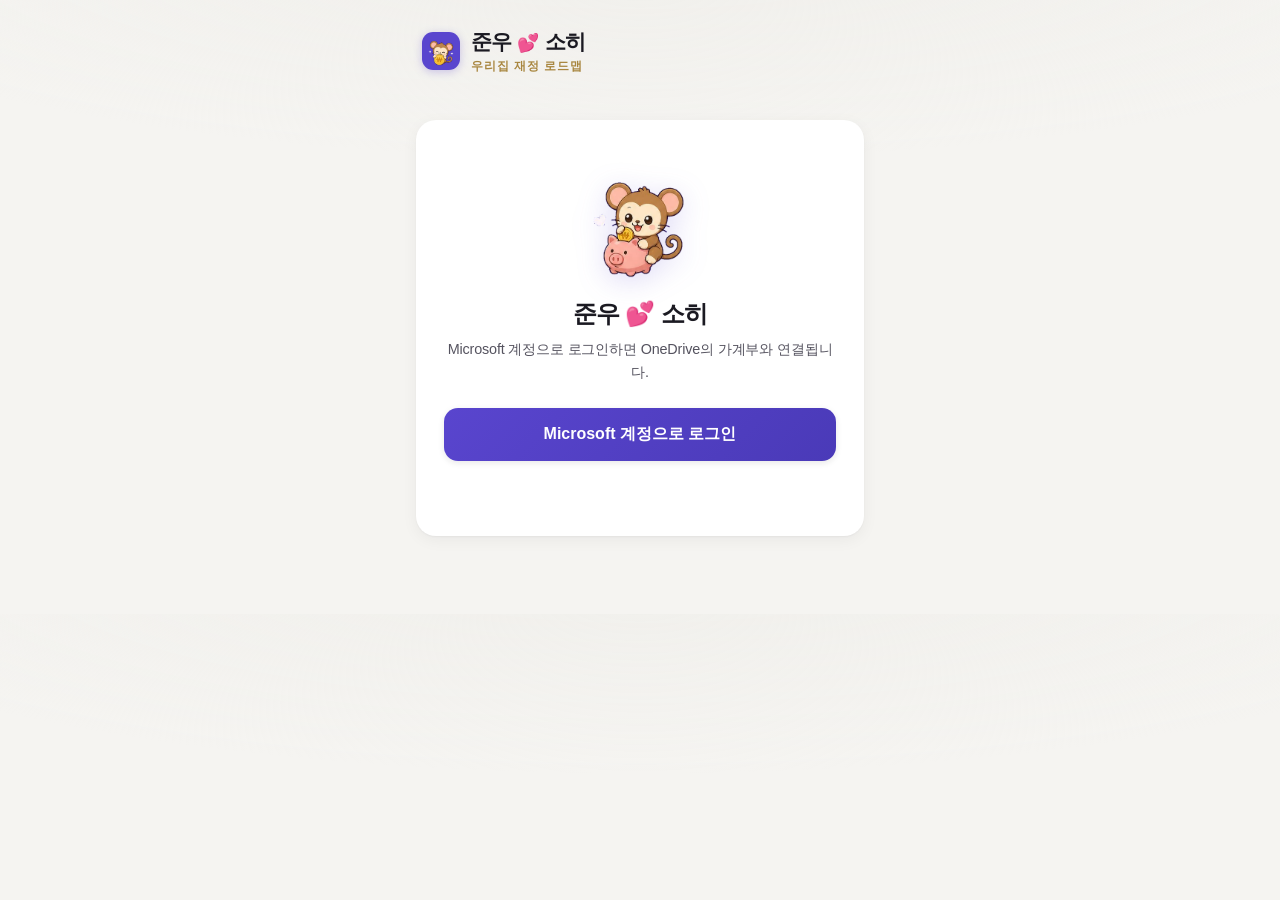
==== index.html @ 126be3f1 "Add files via upload" ====
<!doctype html>
<html lang="ko">
<head>
<meta charset="utf-8">
<meta name="viewport" content="width=device-width, initial-scale=1, viewport-fit=cover">
<meta name="theme-color" content="#5945ce">
<title>가계부 지출 입력</title>
<link rel="manifest" href="manifest.json">
<link rel="icon" href="icons/icon-192.png">
<link rel="apple-touch-icon" href="icons/icon-192.png">
<link rel="stylesheet" crossorigin href="https://cdn.jsdelivr.net/gh/orioncactus/pretendard@v1.3.9/dist/web/static/pretendard.css">
<link rel="stylesheet" href="styles.css">
</head>
<body>
<div class="app">
  <header class="topbar">
    <div class="brand">
      <img class="brand-mark" src="icons/logo.png" alt="" width="38" height="38">
      <div class="brand-text">
        <h1>준우 <span class="heart">💕</span> 소히</h1>
        <p class="brand-sub">우리집 재정 로드맵</p>
      </div>
    </div>
    <div class="top-actions">
      <button type="button" id="installBtn" class="install-btn" hidden>앱 설치</button>
      <div id="authArea"></div>
    </div>
  </header>

  <main id="mainArea" hidden>
    <nav class="tabs" id="tabs">
      <button type="button" class="tab-btn is-active" data-tab="entry">
        <svg class="tab-ico" viewBox="0 0 24 24" fill="none" aria-hidden="true">
          <path d="M4 20.5 4.8 16.8 15.6 6a2.1 2.1 0 0 1 3 3L7.8 19.8 4 20.5Z"
                stroke="currentColor" stroke-width="1.9" stroke-linejoin="round"/>
          <path d="M14.2 7.4 17.2 10.4" stroke="currentColor" stroke-width="1.9" stroke-linecap="round"/>
        </svg>
        <span>작성하기</span>
      </button>
      <button type="button" class="tab-btn" data-tab="calendar">
        <svg class="tab-ico" viewBox="0 0 24 24" fill="none" aria-hidden="true">
          <rect x="3.2" y="5" width="17.6" height="15.8" rx="2.6"
                stroke="currentColor" stroke-width="1.9"/>
          <path d="M3.2 9.8h17.6" stroke="currentColor" stroke-width="1.9"/>
          <path d="M8 3.2v3.4M16 3.2v3.4" stroke="currentColor" stroke-width="1.9" stroke-linecap="round"/>
          <circle cx="8.2" cy="13.6" r="1.25" fill="currentColor"/>
          <circle cx="12" cy="13.6" r="1.25" fill="currentColor"/>
        </svg>
        <span>달력</span>
      </button>
      <button type="button" class="tab-btn" data-tab="summary">
        <svg class="tab-ico" viewBox="0 0 24 24" fill="none" aria-hidden="true">
          <path d="M4 20h16" stroke="currentColor" stroke-width="1.9" stroke-linecap="round"/>
          <rect x="5.6" y="11.5" width="3.6" height="6.4" rx="1.1" fill="currentColor"/>
          <rect x="10.6" y="7.6" width="3.6" height="10.3" rx="1.1" fill="currentColor" opacity="0.55"/>
          <rect x="15.6" y="4" width="3.6" height="13.9" rx="1.1" fill="currentColor"/>
        </svg>
        <span>분석</span>
      </button>
    </nav>

    <div id="tab-entry" class="tab-panel">
      <div class="mode-toggle" id="modeToggle">
        <button type="button" class="mode-btn is-active" data-mode="expense">지출</button>
        <button type="button" class="mode-btn" data-mode="income">소득 · 저축</button>
      </div>

      <form id="entryForm" class="card">
        <p id="editBanner" class="edit-banner" hidden></p>

        <div class="field">
          <label for="date">날짜</label>
          <input type="date" id="date" required>
        </div>

        <div class="field">
          <label for="major">대분류</label>
          <select id="major" required></select>
        </div>

        <div class="field" id="minorField">
          <label for="minor">소분류</label>
          <select id="minor" required></select>
        </div>

        <div class="field">
          <label for="detail">세부항목</label>
          <select id="detail" required></select>
        </div>

        <div class="field">
          <label for="memo">상세 (메모)</label>
          <input type="text" id="memo" placeholder="예: 이마트 장보기">
        </div>

        <div class="field">
          <label for="amount" id="amountLabel">이용금액 (원)</label>
          <input type="text" id="amount" inputmode="numeric" autocomplete="off" required placeholder="예: 15,000">
        </div>

        <button type="submit" id="submitBtn">입력</button>
        <button type="button" id="cancelEditBtn" class="secondary-btn" hidden>수정 취소</button>
        <p id="statusMsg" class="status" role="status"></p>
      </form>

      <section class="card recent">
        <div class="recent-header">
          <h2 id="recentTitle">지출 내역</h2>
          <button type="button" id="refreshBtn" class="linklike">새로고침</button>
        </div>
        <div class="recent-filter">
          <select id="recentMonth" aria-label="월 선택">
            <option value="">전체 기간</option>
          </select>
          <div class="search-box">
            <input type="search" id="recentSearch" autocomplete="off"
                   placeholder="분류 · 항목 · 메모 검색" aria-label="내역 검색">
            <button type="button" id="searchClear" class="search-clear" hidden aria-label="검색어 지우기">&times;</button>
          </div>
        </div>
        <ul id="recentList" class="recent-list"></ul>
        <button type="button" id="moreBtn" class="secondary-btn more-btn" hidden>더 보기</button>
        <p id="listMeta" class="list-meta" role="status"></p>
      </section>
    </div>

    <div id="tab-calendar" class="tab-panel" hidden>
      <section class="card calendar">
        <div class="cal-head">
          <button type="button" id="calPrev" class="cal-nav" aria-label="이전 달">&#8249;</button>
          <h2 id="calTitle">&nbsp;</h2>
          <button type="button" id="calNext" class="cal-nav" aria-label="다음 달">&#8250;</button>
        </div>

        <div class="cal-mode" id="calMode">
          <button type="button" class="cal-mode-btn is-active" data-calmode="expense">지출</button>
          <button type="button" class="cal-mode-btn" data-calmode="income">소득 · 저축</button>
        </div>

        <div class="cal-total" id="calTotal"></div>

        <div class="cal-dow">
          <span class="sun">일</span><span>월</span><span>화</span><span>수</span>
          <span>목</span><span>금</span><span class="sat">토</span>
        </div>
        <div class="cal-grid" id="calGrid"></div>

        <div id="calDetail" class="cal-detail" hidden></div>
      </section>
    </div>

    <div id="tab-summary" class="tab-panel" hidden>
      <section class="card summary">
        <div class="summary-controls">
          <select id="summaryMode">
            <option value="month">월별</option>
            <option value="year">연도 합계</option>
          </select>
          <select id="summaryYear"></select>
          <select id="summaryMonth"></select>
          <button type="button" id="summaryRefreshBtn" class="linklike">새로고침</button>
        </div>

        <div id="summaryNet" class="summary-net"></div>
        <div id="summaryBody" class="summary-body">
          <p class="muted">불러오는 중...</p>
        </div>
      </section>
    </div>
  </main>

  <section id="loginArea" class="card login-card">
    <img class="login-mark" src="icons/char-login.png" alt="" width="120" height="120">
    <h2 class="login-title">준우 <span class="heart">💕</span> 소히</h2>
    <p class="login-desc">Microsoft 계정으로 로그인하면 OneDrive의 가계부와 연결됩니다.</p>
    <button type="button" id="loginBtn">Microsoft 계정으로 로그인</button>
    <p id="loginError" class="status error"></p>
  </section>
</div>

<div id="toast" class="toast" hidden aria-live="polite">
  <img id="toastImg" class="toast-img" src="" alt="">
  <span id="toastText" class="toast-text"></span>
</div>

<script src="https://cdn.jsdelivr.net/npm/@azure/msal-browser@2.38.4/lib/msal-browser.min.js"></script><script src="config.js"></script>
<script src="app.js"></script>
</body>
</html>
---- styles.css ----
/* ═══════════════════════════════════════════════════════════
   Moneymap — Private Wealth Journal
   딥 바이올렛 + 브라스 골드 · 종이 질감 · 금액이 주인공
   ═══════════════════════════════════════════════════════════ */
:root {
  --bg: #f5f4f1;
  --bg-grain: #f0efeb;
  --card: #ffffff;
  --sunken: #f7f6f3;
  --ink: #1b1a22;
  --ink-2: #55535f;
  --ink-3: #918e9c;
  --line: #e9e7e1;
  --line-2: #dddad2;

  --violet: #4a3ab8;
  --violet-2: #5945ce;
  --violet-soft: #eeebfb;
  --violet-ink: #33288a;

  --brass: #a8863f;
  --brass-2: #c4a256;
  --brass-soft: #f4eeda;

  --good: #2e7d5b;
  --good-soft: #e5f2ea;
  --bad: #c4453d;
  --bad-soft: #fbeae8;
  --warn: #b7791f;
  --warn-soft: #f7edd8;

  --track: #ece9e2;
  --on-accent: #ffffff;

  --r-lg: 20px;
  --r: 14px;
  --r-sm: 10px;
  --shadow-card: 0 1px 2px rgba(27,26,34,0.04), 0 4px 16px rgba(27,26,34,0.05);
  --shadow-hero: 0 4px 24px rgba(89,69,206,0.30);
  --shadow-pop: 0 2px 6px rgba(27,26,34,0.10);
}

@media (prefers-color-scheme: dark) {
  :root {
    --bg: #121016;
    --bg-grain: #16131c;
    --card: #1d1a24;
    --sunken: #17151d;
    --ink: #ece9f2;
    --ink-2: #b4afc0;
    --ink-3: #817c8e;
    --line: #2b2833;
    --line-2: #363242;

    --violet: #8478d9;
    --violet-2: #9b8fe8;
    --violet-soft: #251f3a;
    --violet-ink: #cfc7f0;

    --brass: #c9a862;
    --brass-2: #ddbd76;
    --brass-soft: #2e2717;

    --good: #4caf80;
    --good-soft: #16281f;
    --bad: #e06a63;
    --bad-soft: #2c1917;
    --warn: #d6a44a;
    --warn-soft: #2a2213;

    --track: #2b2833;
    --shadow-card: 0 1px 2px rgba(0,0,0,0.3), 0 4px 16px rgba(0,0,0,0.28);
    --shadow-hero: 0 4px 28px rgba(0,0,0,0.5);
    --shadow-pop: 0 2px 8px rgba(0,0,0,0.4);
  }
}

* { box-sizing: border-box; }

body {
  margin: 0;
  font-family: "Pretendard", -apple-system, BlinkMacSystemFont, "Segoe UI", Roboto, "Malgun Gothic", sans-serif;
  background:
    radial-gradient(120% 60% at 50% -10%, var(--bg-grain), transparent 60%),
    var(--bg);
  color: var(--ink);
  -webkit-font-smoothing: antialiased;
  font-feature-settings: "tnum", "case";
  letter-spacing: -0.01em;
}

.app {
  max-width: 480px;
  margin: 0 auto;
  padding: 8px 16px 64px;
}

/* ── 상단 브랜드 ───────────────────────────────────────── */
.topbar {
  display: flex;
  justify-content: space-between;
  align-items: flex-start;
  padding: 20px 6px 22px;
}

.brand {
  display: flex;
  align-items: center;
  gap: 11px;
}

.brand-mark {
  width: 38px;
  height: 38px;
  border-radius: 11px;
  flex: 0 0 auto;
  box-shadow: 0 2px 8px rgba(89,69,206,0.28);
}

.brand-text { min-width: 0; }

.brand h1 {
  font-size: 1.32rem;
  white-space: nowrap;
  font-weight: 800;
  letter-spacing: -0.04em;
  margin: 0;
  color: var(--ink);
}

.brand-sub {
  margin: 3px 0 0;
  font-size: 0.72rem;
  font-weight: 600;
  letter-spacing: 0.08em;
  color: var(--brass);
  text-transform: uppercase;
}

#authArea { display: flex; align-items: center; gap: 10px; }
.who { font-size: 0.72rem; color: var(--ink-3); font-weight: 500; }

/* ── 카드 공통 ─────────────────────────────────────────── */
.card {
  background: var(--card);
  border-radius: var(--r-lg);
  padding: 22px;
  margin-bottom: 14px;
  box-shadow: var(--shadow-card);
}

/* ── 상단 탭 ───────────────────────────────────────────── */
.tabs {
  position: relative;
  display: flex;
  margin-bottom: 16px;
  padding: 5px;
  background: var(--card);
  border-radius: var(--r);
  box-shadow: var(--shadow-card);
}

.tab-btn {
  flex: 1;
  position: relative;
  z-index: 1;
  display: flex;
  flex-direction: column;
  align-items: center;
  gap: 4px;
  padding: 10px 4px 9px;
  font-family: inherit;
  font-size: 0.76rem;
  font-weight: 700;
  letter-spacing: -0.02em;
  border: none;
  border-radius: 11px;
  background: transparent;
  color: var(--ink-3);
  cursor: pointer;
  transition: color 0.22s ease, background 0.22s ease, transform 0.14s ease;
}

.tab-ico {
  width: 21px;
  height: 21px;
  flex: 0 0 auto;
  transition: transform 0.22s cubic-bezier(0.34, 1.4, 0.64, 1);
}

.tab-btn.is-active .tab-ico { transform: translateY(-1px) scale(1.06); }
.tab-btn:active { transform: scale(0.97); }

.tab-btn.is-active {
  color: var(--on-accent);
  background: linear-gradient(135deg, var(--violet-2), var(--violet));
  box-shadow: var(--shadow-pop);
}

/* ── 지출/소득 세그먼트 ────────────────────────────────── */
.mode-toggle {
  display: flex;
  gap: 4px;
  margin-bottom: 16px;
  padding: 4px;
  background: var(--sunken);
  border: 1px solid var(--line);
  border-radius: var(--r);
}

.mode-btn {
  flex: 1;
  padding: 10px;
  font-family: inherit;
  font-size: 0.88rem;
  font-weight: 700;
  letter-spacing: -0.02em;
  border: none;
  border-radius: var(--r-sm);
  background: transparent;
  color: var(--ink-3);
  cursor: pointer;
  transition: all 0.2s ease;
}

.mode-btn.is-active {
  background: var(--card);
  color: var(--violet);
  box-shadow: var(--shadow-pop);
}

/* ── 폼 ────────────────────────────────────────────────── */
.field { margin-bottom: 16px; display: flex; flex-direction: column; gap: 8px; }

label {
  font-size: 0.76rem;
  font-weight: 700;
  color: var(--ink-2);
  letter-spacing: 0.01em;
}

input, select {
  font-family: inherit;
  font-size: 1rem;
  font-weight: 500;
  padding: 14px 15px;
  border-radius: var(--r);
  border: 1.5px solid var(--line);
  background: var(--sunken);
  color: var(--ink);
  width: 100%;
  transition: border-color 0.15s ease, box-shadow 0.15s ease, background 0.15s ease;
  -webkit-appearance: none;
  appearance: none;
}

select {
  background-image: url("data:image/svg+xml,%3Csvg xmlns='http://www.w3.org/2000/svg' width='12' height='8' viewBox='0 0 12 8'%3E%3Cpath d='M1 1.5L6 6.5L11 1.5' stroke='%23918e9c' stroke-width='1.8' fill='none' stroke-linecap='round' stroke-linejoin='round'/%3E%3C/svg%3E");
  background-repeat: no-repeat;
  background-position: right 15px center;
  padding-right: 40px;
}

input:focus, select:focus {
  outline: none;
  border-color: var(--violet);
  background: var(--card);
  box-shadow: 0 0 0 4px var(--violet-soft);
}

input::placeholder { color: var(--ink-3); font-weight: 400; }

/* 금액 입력은 크게 — 이 폼의 주인공 */
#amount {
  font-size: 1.35rem;
  font-weight: 800;
  letter-spacing: -0.03em;
}

/* 입력값은 크게, 안내 문구는 다른 칸과 같은 크기로 */
#amount::placeholder {
  font-size: 1rem;
  font-weight: 400;
  letter-spacing: -0.01em;
}

/* ── 브랜드 하트 ───────────────────────────────────────── */
.brand h1 .heart {
  font-size: 0.85em;
  margin: 0 1px;
  vertical-align: 0.02em;
}

/* ── 내역 월 필터 ──────────────────────────────────────── */
.recent-filter {
  display: flex;
  gap: 8px;
  margin: 12px 0 2px;
}

.recent-filter select {
  flex: 0 0 auto;
  width: auto;
  min-width: 116px;
  font-size: 0.86rem;
  font-weight: 600;
  padding: 11px 32px 11px 13px;
  border-radius: var(--r-sm);
}

/* 검색창 */
.search-box {
  position: relative;
  flex: 1 1 auto;
  min-width: 0;
}

.search-box input {
  width: 100%;
  font-size: 0.86rem;
  font-weight: 500;
  padding: 11px 34px 11px 13px;
  border-radius: var(--r-sm);
  -webkit-appearance: none;
  appearance: none;
}

/* 브라우저 기본 X 버튼 숨김 (직접 만든 버튼을 씁니다) */
.search-box input::-webkit-search-cancel-button,
.search-box input::-webkit-search-decoration { -webkit-appearance: none; }

.search-clear {
  position: absolute;
  top: 50%;
  right: 6px;
  transform: translateY(-50%);
  width: 24px;
  height: 24px;
  display: flex;
  align-items: center;
  justify-content: center;
  font-family: inherit;
  font-size: 1.1rem;
  line-height: 1;
  border: none;
  border-radius: 50%;
  background: var(--track);
  color: var(--ink-2);
  cursor: pointer;
  padding: 0;
}

.search-clear:hover { background: var(--line-2); color: var(--ink); }

button[type="submit"] {
  width: 100%;
  padding: 16px;
  font-family: inherit;
  font-size: 1.02rem;
  font-weight: 700;
  letter-spacing: -0.02em;
  border: none;
  border-radius: var(--r);
  background: linear-gradient(135deg, var(--violet-2), var(--violet));
  color: var(--on-accent);
  cursor: pointer;
  margin-top: 4px;
  box-shadow: var(--shadow-pop);
  transition: transform 0.12s ease, box-shadow 0.2s ease, opacity 0.2s ease;
}

button[type="submit"]:active { transform: scale(0.985); }
button[type="submit"]:disabled { opacity: 0.5; cursor: default; }

.secondary-btn {
  width: 100%;
  margin-top: 8px;
  padding: 14px;
  font-family: inherit;
  font-size: 0.95rem;
  font-weight: 600;
  border: 1.5px solid var(--line);
  border-radius: var(--r);
  background: transparent;
  color: var(--ink-2);
  cursor: pointer;
  transition: border-color 0.15s ease, color 0.15s ease;
}

.secondary-btn:hover { border-color: var(--violet); color: var(--violet); }

.linklike {
  background: none;
  border: none;
  font-family: inherit;
  color: var(--ink-3);
  font-size: 0.82rem;
  font-weight: 600;
  cursor: pointer;
  padding: 4px 6px;
  border-radius: 6px;
  transition: color 0.15s ease;
}

.linklike:hover { color: var(--violet); }
.linklike.danger:hover { color: var(--bad); }

.status { min-height: 1.2em; margin: 14px 0 0; font-size: 0.86rem; font-weight: 600; text-align: center; }
.status.success { color: var(--good); }
.status.error { color: var(--bad); }

.edit-banner {
  margin: 0 0 18px;
  padding: 13px 15px;
  border-radius: var(--r);
  background: var(--brass-soft);
  color: #6d5824;
  font-size: 0.84rem;
  font-weight: 600;
  border-left: 3px solid var(--brass);
}
@media (prefers-color-scheme: dark) { .edit-banner { color: var(--brass-2); } }

/* ── 로그인 ────────────────────────────────────────────── */
.login-card { text-align: center; padding: 44px 28px; margin-top: 24px; }

.login-mark {
  display: block;
  width: 120px;
  height: 120px;
  margin: 0 auto 14px;
  object-fit: contain;
  filter: drop-shadow(0 6px 14px rgba(89,69,206,0.18));
}

.login-title { font-size: 1.5rem; font-weight: 800; letter-spacing: -0.03em; margin: 0 0 8px; }
.login-desc { color: var(--ink-2); font-size: 0.9rem; line-height: 1.6; margin: 0; }

#loginBtn {
  width: 100%;
  padding: 16px;
  font-family: inherit;
  font-size: 1rem;
  font-weight: 700;
  border: none;
  border-radius: var(--r);
  background: linear-gradient(135deg, var(--violet-2), var(--violet));
  color: var(--on-accent);
  cursor: pointer;
  margin-top: 24px;
  box-shadow: var(--shadow-pop);
}

/* ── 입력 내역 ─────────────────────────────────────────── */
.recent-header {
  display: flex;
  justify-content: space-between;
  align-items: center;
  margin-bottom: 4px;
}

.recent-header h2 { font-size: 1.08rem; font-weight: 800; letter-spacing: -0.03em; margin: 0; }

.recent-list { list-style: none; margin: 0; padding: 0; }

.recent-list li {
  display: grid;
  grid-template-columns: 1fr auto;
  gap: 3px 12px;
  padding: 16px 0;
  border-bottom: 1px solid var(--line);
}

.recent-list li:last-child { border-bottom: none; }

.recent-list .rdate { font-size: 0.72rem; color: var(--ink-3); font-weight: 600; letter-spacing: 0.02em; }
.recent-list .rcat { grid-row: 2; font-size: 0.92rem; font-weight: 700; letter-spacing: -0.02em; color: var(--ink); }
.recent-list .ramt {
  grid-column: 2; grid-row: 1 / 3;
  align-self: center;
  text-align: right;
  font-size: 1.08rem;
  font-weight: 800;
  letter-spacing: -0.03em;
}
.recent-list .rmemo { grid-column: 1 / -1; font-size: 0.78rem; color: var(--ink-3); }

.recent-list li.is-editing {
  background: var(--violet-soft);
  border-radius: var(--r);
  padding: 16px 14px;
  margin: 0 -14px;
  border-bottom: none;
}

.ractions { grid-column: 1 / -1; display: flex; gap: 6px; justify-content: flex-end; margin-top: 6px; }
.ractions .linklike { font-size: 0.78rem; padding: 5px 12px; border-radius: 8px; background: var(--sunken); }

.recent-list .muted { display: block; color: var(--ink-3); text-align: center; padding: 32px 0; font-size: 0.88rem; }

.more-btn { margin-top: 16px; }
.list-meta { margin: 14px 0 0; font-size: 0.73rem; color: var(--ink-3); text-align: center; min-height: 1em; font-weight: 500; }

/* ═══════════════════════════════════════════════════════════
   계획 대비 실적
   ═══════════════════════════════════════════════════════════ */
.summary { padding: 18px; }

.summary-controls { display: flex; gap: 8px; margin-bottom: 16px; align-items: center; }

.summary-controls select {
  width: auto;
  flex: 1 1 0;
  min-width: 0;
  font-size: 0.86rem;
  font-weight: 700;
  padding: 11px 32px 11px 12px;
  border-radius: var(--r-sm);
}

.summary-controls .linklike { flex: 0 0 auto; }

/* 월 수지 — 히어로. 이 화면의 심장. 브라스 헤어라인이 시그니처 */
.summary-net {
  position: relative;
  display: flex;
  flex-direction: column;
  gap: 4px;
  padding: 24px 22px;
  border-radius: var(--r-lg);
  margin-bottom: 16px;
  background:
    radial-gradient(140% 120% at 100% 0%, rgba(255,255,255,0.12), transparent 55%),
    linear-gradient(150deg, var(--violet-2) 0%, var(--violet) 55%, var(--violet-ink) 100%);
  color: #fff;
  box-shadow: var(--shadow-hero);
  overflow: hidden;
}

.summary-net::before {
  content: "";
  position: absolute;
  left: 22px; right: 22px; top: 0;
  height: 2px;
  background: linear-gradient(90deg, transparent, var(--brass-2), transparent);
  opacity: 0.7;
}

.summary-net .net-label {
  font-size: 0.74rem;
  font-weight: 700;
  letter-spacing: 0.08em;
  text-transform: uppercase;
  color: rgba(255,255,255,0.72);
}

.summary-net .net-value {
  font-size: 2.3rem;
  font-weight: 800;
  letter-spacing: -0.045em;
  line-height: 1.1;
}
.summary-net.negative .net-value { color: #ffc7c7; }

.summary-net .net-plan {
  font-size: 0.8rem;
  color: rgba(255,255,255,0.72);
  font-weight: 500;
}

.summary-body { display: flex; flex-direction: column; gap: 10px; }

/* 대분류 카드 */
.sgroup { border-radius: var(--r-lg); background: var(--card); overflow: hidden; box-shadow: var(--shadow-card); }

.sgroup-head {
  width: 100%;
  display: block;
  padding: 18px 18px 16px;
  background: transparent;
  border: none;
  cursor: pointer;
  text-align: left;
  font-family: inherit;
  color: var(--ink);
}

.sgroup-head.is-static { cursor: default; }

.sgroup-top { display: flex; justify-content: space-between; align-items: center; margin-bottom: 12px; }
.sgroup-name { font-weight: 800; font-size: 1.05rem; letter-spacing: -0.03em; }

/* 달성률 배지 */
.spct {
  font-size: 0.76rem;
  font-weight: 800;
  padding: 4px 11px;
  border-radius: 20px;
  letter-spacing: -0.01em;
  font-variant-numeric: tabular-nums;
}
.spct.sm { font-size: 0.72rem; padding: 3px 9px; }
.spct.good { background: var(--good-soft); color: var(--good); }
.spct.warn { background: var(--warn-soft); color: var(--warn); }
.spct.bad { background: var(--bad-soft); color: var(--bad); }
.spct.neutral { background: var(--track); color: var(--ink-3); }

/* 막대 */
.sbar-track {
  position: relative;
  height: 9px;
  border-radius: 6px;
  background: var(--track);
  display: flex;
  overflow: visible;
}

.sbar-fill {
  height: 100%;
  border-radius: 6px;
  background: linear-gradient(90deg, var(--violet-2), var(--violet));
  transition: width 0.5s cubic-bezier(0.22, 1, 0.36, 1);
  min-width: 0;
}

.sbar-fill.income { background: linear-gradient(90deg, #3fae7d, var(--good)); }
.sbar-fill.over { border-radius: 6px 0 0 6px; }

.sbar-over {
  height: 100%;
  margin-left: 2px;
  border-radius: 6px;
  background: linear-gradient(90deg, var(--bad), #a83630);
  transition: width 0.5s cubic-bezier(0.22, 1, 0.36, 1);
}

.sgroup-foot {
  display: flex;
  justify-content: space-between;
  align-items: baseline;
  gap: 10px;
  margin-top: 13px;
}

.sfig { font-size: 0.9rem; font-weight: 500; color: var(--ink-3); letter-spacing: -0.02em; font-variant-numeric: tabular-nums; }
.sfig b { font-weight: 800; color: var(--ink); font-size: 0.98rem; }
.sfig i { font-style: normal; }

.sdiff { font-weight: 800; font-size: 0.84rem; letter-spacing: -0.02em; white-space: nowrap; font-variant-numeric: tabular-nums; }
.sdiff.sm { font-size: 0.78rem; }
.sdiff.under { color: var(--good); }
.sdiff.over { color: var(--bad); }

.sgroup-toggle {
  display: block;
  margin-top: 12px;
  font-size: 0.76rem;
  font-weight: 700;
  color: var(--violet);
  text-align: center;
  letter-spacing: 0.02em;
}

/* 펼친 세부 영역 */
.sgroup-detail {
  background: var(--sunken);
  padding: 8px 14px 14px;
  border-top: 1px solid var(--line);
}

/* 1단계: 소분류 */
.ssub { margin-top: 10px; }
.ssub:first-child { margin-top: 6px; }

.ssub-head {
  width: 100%;
  display: block;
  padding: 14px 15px;
  border: none;
  border-radius: var(--r);
  background: var(--card);
  cursor: pointer;
  text-align: left;
  font-family: inherit;
  color: var(--ink);
  box-shadow: var(--shadow-card);
}

.ssub.is-open .ssub-head { border-radius: var(--r) var(--r) 0 0; }

.ssub-top { display: flex; justify-content: space-between; align-items: center; gap: 8px; margin-bottom: 11px; }
.ssub-name { font-size: 0.94rem; font-weight: 800; letter-spacing: -0.02em; }
.ssub-right { display: flex; align-items: center; gap: 8px; }
.ssub-caret { font-size: 0.58rem; color: var(--ink-3); }

.ssub-foot { display: flex; justify-content: space-between; align-items: baseline; gap: 8px; margin-top: 11px; }
.ssub-foot .sfig { font-size: 0.84rem; }
.ssub-foot .sfig b { font-size: 0.9rem; }

/* 2단계: 세부항목 */
.ssub-items {
  background: var(--card);
  border-radius: 0 0 var(--r) var(--r);
  padding: 2px 16px 14px;
  box-shadow: var(--shadow-card);
  margin-top: 1px;
}
.ssub:not(:has(.ssub-head)) .ssub-items { border-radius: var(--r); padding-top: 8px; }

.ssub-items::before {
  content: "세부항목";
  display: block;
  font-size: 0.64rem;
  font-weight: 800;
  color: var(--ink-3);
  padding: 10px 0 4px 14px;
  letter-spacing: 0.06em;
  text-transform: uppercase;
}

.sitem {
  padding: 13px 0 14px 14px;
  border-left: 2px solid var(--line-2);
  border-bottom: 1px solid var(--line);
}

.sitem:last-child { border-bottom: none; padding-bottom: 4px; }

.sitem-top { display: flex; justify-content: space-between; align-items: center; gap: 8px; margin-bottom: 9px; }
.sitem-name { font-size: 0.86rem; font-weight: 700; color: var(--ink-2); letter-spacing: -0.015em; }
.sitem-foot { display: flex; justify-content: space-between; align-items: baseline; gap: 8px; margin-top: 9px; }
.sitem .sfig { font-size: 0.8rem; }
.sitem .sfig b { font-size: 0.85rem; }

/* 합계 — 브라스 테두리로 격을 줌 */
.stotal {
  background: var(--card) !important;
  box-shadow: var(--shadow-card), inset 0 0 0 1.5px var(--brass);
}
.stotal .sgroup-name { font-size: 1.08rem; }
.stotal .sgroup-name::after {
  content: "";
  display: inline-block;
  width: 6px; height: 6px;
  margin-left: 8px;
  border-radius: 50%;
  background: var(--brass);
  vertical-align: middle;
}

.summary-body > .muted, .summary-body p.muted {
  color: var(--ink-3); text-align: center; padding: 32px 0; font-size: 0.88rem;
}

.sfallback {
  margin: 0 0 12px;
  padding: 12px 14px;
  border-radius: var(--r);
  background: var(--warn-soft);
  color: var(--warn);
  font-size: 0.78rem;
  font-weight: 600;
  line-height: 1.5;
  border-left: 3px solid var(--warn);
}

/* ── 접근성 ────────────────────────────────────────────── */
button:focus-visible, input:focus-visible, select:focus-visible {
  outline: 2px solid var(--violet);
  outline-offset: 2px;
}

@media (prefers-reduced-motion: reduce) {
  * { transition: none !important; }
}


/* ═══════════════════════════════════════════════════════════
   캐릭터 요소
   ═══════════════════════════════════════════════════════════ */

/* 저장·수정·삭제 안내 토스트 */
.toast {
  position: fixed;
  left: 50%;
  bottom: 28px;
  z-index: 90;
  display: flex;
  align-items: center;
  gap: 10px;
  padding: 10px 18px 10px 10px;
  border-radius: 999px;
  background: var(--card);
  box-shadow: 0 6px 24px rgba(27,26,34,0.18), 0 0 0 1px var(--line);
  transform: translate(-50%, 16px);
  opacity: 0;
  transition: opacity 0.24s ease, transform 0.24s cubic-bezier(0.22,1,0.36,1);
  pointer-events: none;
  max-width: calc(100vw - 32px);
}

.toast.is-on {
  opacity: 1;
  transform: translate(-50%, 0);
}

.toast-img {
  width: 46px;
  height: 46px;
  object-fit: contain;
  flex: 0 0 auto;
}

.toast-text {
  font-size: 0.92rem;
  font-weight: 700;
  letter-spacing: -0.02em;
  color: var(--ink);
  white-space: nowrap;
}

/* 내역·실적이 비었을 때 */
.empty-state {
  display: flex;
  flex-direction: column;
  align-items: center;
  text-align: center;
  padding: 26px 12px 20px;
  border-bottom: none !important;
  list-style: none;
}

.empty-img {
  width: 116px;
  height: 116px;
  object-fit: contain;
  opacity: 0.95;
  margin-bottom: 12px;
}

.empty-msg {
  margin: 0;
  font-size: 0.94rem;
  font-weight: 700;
  color: var(--ink-2);
  letter-spacing: -0.02em;
}

.empty-sub {
  margin: 5px 0 0;
  font-size: 0.82rem;
  color: var(--ink-3);
}

@media (prefers-reduced-motion: reduce) {
  .toast { transition: opacity 0.01s; }
}

/* ── 앱 설치 버튼 ──────────────────────────────────────── */
.top-actions {
  display: flex;
  align-items: center;
  gap: 10px;
  padding-top: 4px;
}

.install-btn {
  font-family: inherit;
  font-size: 0.76rem;
  font-weight: 700;
  letter-spacing: -0.01em;
  padding: 7px 13px;
  border: none;
  border-radius: 999px;
  background: linear-gradient(135deg, var(--violet-2), var(--violet));
  color: var(--on-accent);
  cursor: pointer;
  white-space: nowrap;
  box-shadow: var(--shadow-pop);
}

.install-btn:active { transform: scale(0.97); }

/* ═══════════════════════════════════════════════════════════
   달력 보기
   ═══════════════════════════════════════════════════════════ */
.calendar { padding: 18px 16px; }

.cal-head {
  display: flex;
  align-items: center;
  justify-content: space-between;
  margin-bottom: 14px;
}

.cal-head h2 {
  font-size: 1.15rem;
  font-weight: 800;
  letter-spacing: -0.03em;
  margin: 0;
}

.cal-nav {
  width: 34px;
  height: 34px;
  display: flex;
  align-items: center;
  justify-content: center;
  font-family: inherit;
  font-size: 1.3rem;
  line-height: 1;
  border: none;
  border-radius: 10px;
  background: var(--sunken);
  color: var(--ink-2);
  cursor: pointer;
  padding: 0 0 3px;
}

.cal-nav:hover { background: var(--violet-soft); color: var(--violet); }

/* 지출/소득 전환 */
.cal-mode {
  display: flex;
  gap: 4px;
  padding: 4px;
  margin-bottom: 14px;
  background: var(--sunken);
  border: 1px solid var(--line);
  border-radius: var(--r);
}

.cal-mode-btn {
  flex: 1;
  padding: 9px;
  font-family: inherit;
  font-size: 0.84rem;
  font-weight: 700;
  border: none;
  border-radius: var(--r-sm);
  background: transparent;
  color: var(--ink-3);
  cursor: pointer;
  transition: all 0.18s ease;
}

.cal-mode-btn.is-active {
  background: var(--card);
  color: var(--violet);
  box-shadow: var(--shadow-pop);
}

/* 월 합계 */
.cal-total {
  display: flex;
  align-items: baseline;
  gap: 9px;
  flex-wrap: wrap;
  padding: 13px 16px;
  margin-bottom: 14px;
  border-radius: var(--r);
  background: var(--violet-soft);
  min-height: 20px;
}

.cal-total-label { font-size: 0.76rem; font-weight: 700; color: var(--violet); }
.cal-total-value {
  font-size: 1.15rem; font-weight: 800; color: var(--violet-ink);
  letter-spacing: -0.03em; font-variant-numeric: tabular-nums;
}
.cal-total-count { font-size: 0.74rem; color: var(--ink-3); margin-left: auto; }

/* 요일 머리 */
.cal-dow {
  display: grid;
  grid-template-columns: repeat(7, 1fr);
  gap: 3px;
  margin-bottom: 5px;
}

.cal-dow span {
  text-align: center;
  font-size: 0.72rem;
  font-weight: 700;
  color: var(--ink-3);
  padding: 4px 0;
}

.cal-dow .sun { color: #d05a52; }
.cal-dow .sat { color: #4a7fd0; }

/* 날짜 격자 */
.cal-grid {
  display: grid;
  grid-template-columns: repeat(7, 1fr);
  gap: 3px;
}

.cal-loading {
  grid-column: 1 / -1;
  text-align: center;
  color: var(--ink-3);
  font-size: 0.86rem;
  padding: 40px 0;
  margin: 0;
}

.cal-cell {
  position: relative;
  aspect-ratio: 1 / 1.16;
  display: flex;
  flex-direction: column;
  align-items: center;
  justify-content: flex-start;
  gap: 1px;
  padding: 5px 1px 4px;
  border: none;
  border-radius: 9px;
  background: var(--sunken);
  font-family: inherit;
  cursor: pointer;
  transition: background 0.15s ease, box-shadow 0.15s ease;
  overflow: hidden;
}

.cal-cell.is-blank { background: transparent; cursor: default; }

.cal-day {
  font-size: 0.78rem;
  font-weight: 700;
  color: var(--ink-2);
  line-height: 1.2;
}

.cal-cell.is-sun .cal-day { color: #d05a52; }
.cal-cell.is-sat .cal-day { color: #4a7fd0; }

.cal-amt {
  font-size: 0.6rem;
  font-weight: 700;
  color: var(--violet);
  letter-spacing: -0.03em;
  line-height: 1.1;
  text-align: center;
  word-break: keep-all;
}

.cal-cell.has-data { background: var(--violet-soft); }

.cal-cell.is-today {
  box-shadow: inset 0 0 0 2px var(--brass);
}

.cal-cell.is-selected {
  background: var(--violet);
  box-shadow: var(--shadow-pop);
}
.cal-cell.is-selected .cal-day,
.cal-cell.is-selected .cal-amt { color: #fff; }

/* 선택한 날 상세 */
.cal-detail {
  margin-top: 16px;
  padding: 16px;
  border-radius: var(--r);
  background: var(--sunken);
  border: 1px solid var(--line);
}

.cal-detail-head {
  display: flex;
  align-items: baseline;
  justify-content: space-between;
  gap: 10px;
  padding-bottom: 10px;
  margin-bottom: 4px;
  border-bottom: 1px solid var(--line-2);
}

.cal-detail-date { font-size: 0.94rem; font-weight: 800; letter-spacing: -0.02em; }
.cal-detail-sum {
  font-size: 1.02rem; font-weight: 800; color: var(--violet);
  letter-spacing: -0.03em; font-variant-numeric: tabular-nums;
}

.cal-detail-empty {
  margin: 12px 0 2px;
  font-size: 0.85rem;
  color: var(--ink-3);
  text-align: center;
}

.cal-detail-list { list-style: none; margin: 0; padding: 0; }

.cal-detail-list li {
  display: grid;
  grid-template-columns: 1fr auto;
  gap: 2px 10px;
  padding: 11px 0;
  border-bottom: 1px solid var(--line);
}

.cal-detail-list li:last-child { border-bottom: none; padding-bottom: 0; }

.cd-cat { font-size: 0.86rem; font-weight: 700; letter-spacing: -0.02em; }
.cd-amt {
  text-align: right; font-size: 0.92rem; font-weight: 800;
  letter-spacing: -0.03em; font-variant-numeric: tabular-nums;
}
.cd-memo { grid-column: 1 / -1; font-size: 0.76rem; color: var(--ink-3); }



/* ── 공휴일 ────────────────────────────────────────────── */
.cal-cell.is-holiday .cal-day { color: #d05a52; }

.cal-holi {
  font-size: 0.52rem;
  font-weight: 700;
  color: #d05a52;
  line-height: 1.05;
  text-align: center;
  letter-spacing: -0.04em;
  word-break: keep-all;
  opacity: 0.9;
}

.cal-cell.is-selected .cal-holi { color: #ffd5d3; }

.cd-holi {
  display: inline-block;
  margin-left: 6px;
  padding: 2px 7px;
  border-radius: 6px;
  background: rgba(208,90,82,0.12);
  color: #d05a52;
  font-size: 0.7rem;
  font-weight: 700;
  vertical-align: 1px;
}

@media (prefers-color-scheme: dark) {
  .cal-cell.is-holiday .cal-day,
  .cal-holi,
  .cd-holi { color: #f08b84; }
  .cd-holi { background: rgba(240,139,132,0.15); }
  .cal-dow .sun { color: #f08b84; }
  .cal-cell.is-sun .cal-day { color: #f08b84; }
  .cal-dow .sat { color: #7fa9e8; }
  .cal-cell.is-sat .cal-day { color: #7fa9e8; }
}
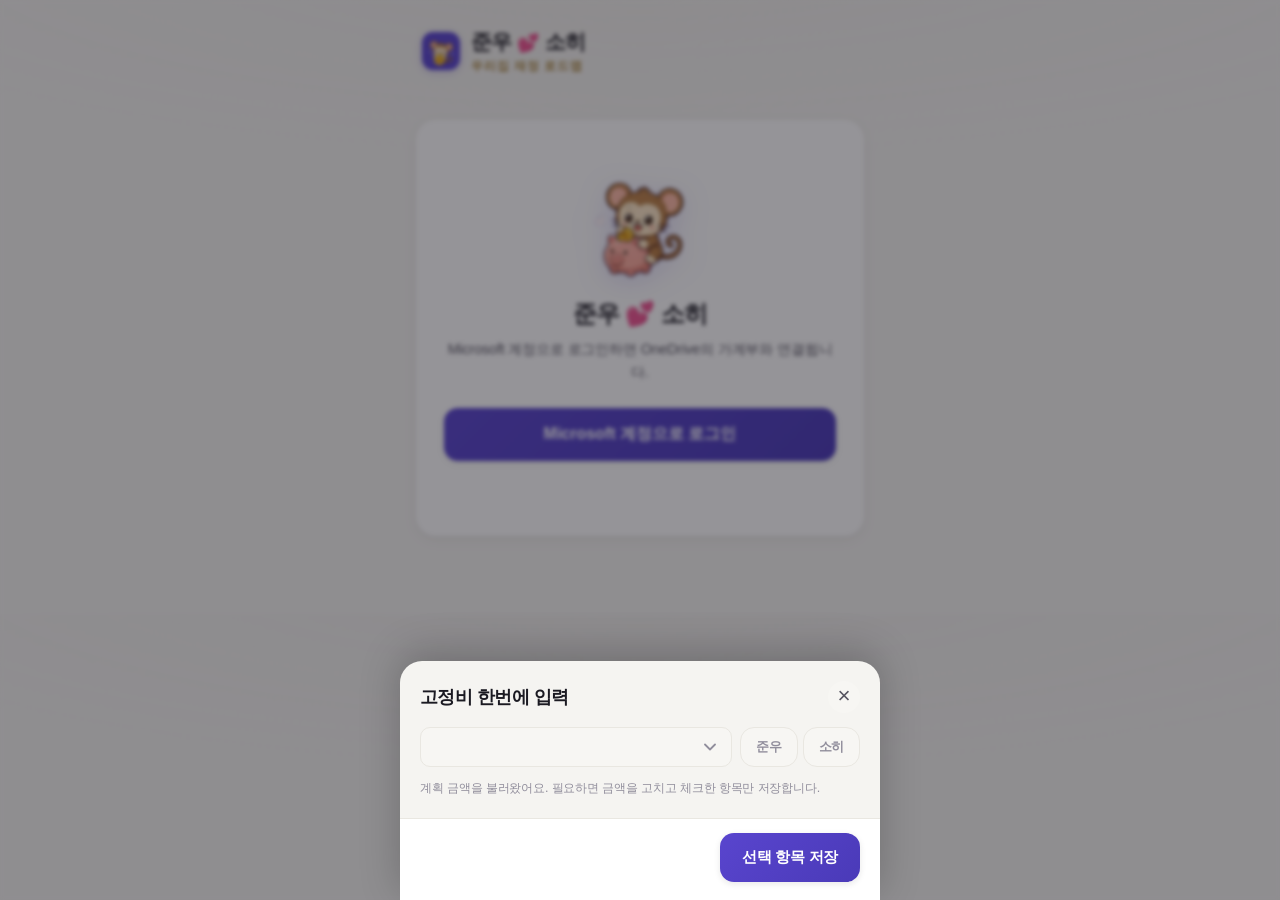
==== commit 7bfe1098: "Add files via upload" ====
--- a/index.html
+++ b/index.html
@@ -65,8 +65,23 @@
         <button type="button" class="mode-btn" data-mode="income">소득 · 저축</button>
       </div>
 
+      <button type="button" id="fixedBtn" class="fixed-open-btn">
+        <svg viewBox="0 0 24 24" fill="none" aria-hidden="true">
+          <path d="M12 5.5v13M5.5 12h13" stroke="currentColor" stroke-width="2.2" stroke-linecap="round"/>
+        </svg>
+        고정비 한번에 입력
+      </button>
+
       <form id="entryForm" class="card">
         <p id="editBanner" class="edit-banner" hidden></p>
+
+        <div class="field">
+          <label>작성자</label>
+          <div class="who-pick" id="whoPick" role="radiogroup" aria-label="작성자 선택">
+            <button type="button" class="who-btn is-active" data-who="준우" role="radio" aria-checked="true">준우</button>
+            <button type="button" class="who-btn" data-who="소히" role="radio" aria-checked="false">소히</button>
+          </div>
+        </div>
 
         <div class="field">
           <label for="date">날짜</label>
@@ -178,6 +193,33 @@
   </section>
 </div>
 
+<div id="fixedSheet" class="sheet" hidden>
+  <div class="sheet-dim" id="fixedDim"></div>
+  <div class="sheet-body" role="dialog" aria-modal="true" aria-labelledby="fixedTitle">
+    <div class="sheet-head">
+      <h2 id="fixedTitle">고정비 한번에 입력</h2>
+      <button type="button" id="fixedClose" class="sheet-close" aria-label="닫기">&times;</button>
+    </div>
+
+    <div class="sheet-controls">
+      <select id="fixedMonth" aria-label="입력할 월"></select>
+      <div class="who-pick sm" id="fixedWho" role="radiogroup" aria-label="작성자">
+        <button type="button" class="who-btn" data-who="준우" role="radio">준우</button>
+        <button type="button" class="who-btn" data-who="소히" role="radio">소히</button>
+      </div>
+    </div>
+
+    <p class="sheet-hint">계획 금액을 불러왔어요. 필요하면 금액을 고치고 체크한 항목만 저장합니다.</p>
+
+    <div id="fixedList" class="fixed-list"></div>
+
+    <div class="sheet-foot">
+      <span id="fixedSummary" class="fixed-summary"></span>
+      <button type="button" id="fixedSubmit" class="sheet-submit">선택 항목 저장</button>
+    </div>
+  </div>
+</div>
+
 <div id="toast" class="toast" hidden aria-live="polite">
   <img id="toastImg" class="toast-img" src="" alt="">
   <span id="toastText" class="toast-text"></span>
--- a/styles.css
+++ b/styles.css
@@ -1149,3 +1149,334 @@
   .cal-dow .sat { color: #7fa9e8; }
   .cal-cell.is-sat .cal-day { color: #7fa9e8; }
 }
+
+/* ═══════════════════════════════════════════════════════════
+   작성자 (준우 / 소히)
+   ═══════════════════════════════════════════════════════════ */
+:root {
+  --junwoo: #3d8fd1;
+  --junwoo-soft: #e4f1fb;
+  --junwoo-line: #b8dcf5;
+  --sohee: #d9628f;
+  --sohee-soft: #fdeaf1;
+  --sohee-line: #f7c6d8;
+}
+
+@media (prefers-color-scheme: dark) {
+  :root {
+    --junwoo: #6cb6e8;
+    --junwoo-soft: #16283a;
+    --junwoo-line: #244a68;
+    --sohee: #ef8fb3;
+    --sohee-soft: #341c27;
+    --sohee-line: #5a3040;
+  }
+}
+
+/* 입력 폼의 선택 버튼 */
+.who-pick {
+  display: flex;
+  gap: 8px;
+}
+
+.who-btn {
+  flex: 1;
+  padding: 13px;
+  font-family: inherit;
+  font-size: 0.95rem;
+  font-weight: 700;
+  letter-spacing: -0.02em;
+  border: 1.5px solid var(--line);
+  border-radius: var(--r);
+  background: var(--sunken);
+  color: var(--ink-3);
+  cursor: pointer;
+  transition: all 0.18s ease;
+}
+
+.who-btn[data-who="준우"].is-active {
+  background: var(--junwoo-soft);
+  border-color: var(--junwoo);
+  color: var(--junwoo);
+}
+
+.who-btn[data-who="소히"].is-active {
+  background: var(--sohee-soft);
+  border-color: var(--sohee);
+  color: var(--sohee);
+}
+
+.who-btn:active { transform: scale(0.98); }
+
+/* 내역 목록의 작성자 표시 */
+.rwho {
+  display: inline-block;
+  margin-left: 6px;
+  padding: 1px 7px;
+  border-radius: 5px;
+  font-size: 0.68rem;
+  font-weight: 700;
+  letter-spacing: -0.01em;
+  vertical-align: 1px;
+}
+
+.rwho.who-junwoo { background: var(--junwoo-soft); color: var(--junwoo); }
+.rwho.who-sohee  { background: var(--sohee-soft);  color: var(--sohee); }
+
+/* 목록 항목 왼쪽에 색 띠 */
+.recent-list li.who-junwoo,
+.recent-list li.who-sohee {
+  padding-left: 12px;
+  margin-left: -12px;
+  border-left: 3px solid transparent;
+  border-radius: 3px 0 0 3px;
+}
+
+.recent-list li.who-junwoo { border-left-color: var(--junwoo-line); }
+.recent-list li.who-sohee  { border-left-color: var(--sohee-line); }
+
+/* 달력 상세도 동일하게 */
+.cal-detail-list li.who-junwoo,
+.cal-detail-list li.who-sohee {
+  padding-left: 11px;
+  border-left: 3px solid transparent;
+}
+.cal-detail-list li.who-junwoo { border-left-color: var(--junwoo-line); }
+.cal-detail-list li.who-sohee  { border-left-color: var(--sohee-line); }
+
+/* ═══════════════════════════════════════════════════════════
+   고정비 한번에 입력
+   ═══════════════════════════════════════════════════════════ */
+.fixed-open-btn {
+  width: 100%;
+  display: flex;
+  align-items: center;
+  justify-content: center;
+  gap: 8px;
+  padding: 14px;
+  margin-bottom: 14px;
+  font-family: inherit;
+  font-size: 0.92rem;
+  font-weight: 700;
+  letter-spacing: -0.02em;
+  border: 1.5px dashed var(--line-2);
+  border-radius: var(--r);
+  background: var(--card);
+  color: var(--violet);
+  cursor: pointer;
+  transition: all 0.18s ease;
+}
+
+.fixed-open-btn svg { width: 17px; height: 17px; }
+.fixed-open-btn:hover { border-color: var(--violet); background: var(--violet-soft); }
+.fixed-open-btn:active { transform: scale(0.99); }
+
+/* 아래에서 올라오는 시트 */
+body.sheet-open { overflow: hidden; }
+
+.sheet {
+  position: fixed;
+  inset: 0;
+  z-index: 100;
+  display: flex;
+  align-items: flex-end;
+  justify-content: center;
+}
+
+.sheet-dim {
+  position: absolute;
+  inset: 0;
+  background: rgba(20,18,28,0.45);
+  backdrop-filter: blur(2px);
+  animation: dimIn 0.22s ease;
+}
+
+@keyframes dimIn { from { opacity: 0; } to { opacity: 1; } }
+
+.sheet-body {
+  position: relative;
+  width: 100%;
+  max-width: 480px;
+  max-height: 88vh;
+  display: flex;
+  flex-direction: column;
+  background: var(--bg);
+  border-radius: 22px 22px 0 0;
+  box-shadow: 0 -8px 40px rgba(0,0,0,0.22);
+  animation: sheetUp 0.28s cubic-bezier(0.22, 1, 0.36, 1);
+}
+
+@keyframes sheetUp { from { transform: translateY(30px); opacity: 0.6; } to { transform: none; opacity: 1; } }
+
+.sheet-head {
+  display: flex;
+  align-items: center;
+  justify-content: space-between;
+  padding: 20px 20px 14px;
+  flex: 0 0 auto;
+}
+
+.sheet-head h2 { font-size: 1.12rem; font-weight: 800; letter-spacing: -0.03em; margin: 0; }
+
+.sheet-close {
+  width: 32px;
+  height: 32px;
+  display: flex;
+  align-items: center;
+  justify-content: center;
+  font-family: inherit;
+  font-size: 1.4rem;
+  line-height: 1;
+  border: none;
+  border-radius: 50%;
+  background: var(--sunken);
+  color: var(--ink-2);
+  cursor: pointer;
+  padding: 0 0 2px;
+}
+
+.sheet-controls {
+  display: flex;
+  gap: 8px;
+  padding: 0 20px 12px;
+  flex: 0 0 auto;
+}
+
+.sheet-controls select {
+  flex: 1 1 auto;
+  font-size: 0.88rem;
+  font-weight: 700;
+  padding: 11px 30px 11px 12px;
+  border-radius: var(--r-sm);
+}
+
+.who-pick.sm { flex: 0 0 auto; gap: 5px; }
+.who-pick.sm .who-btn { padding: 10px 15px; font-size: 0.84rem; }
+
+.sheet-hint {
+  margin: 0;
+  padding: 0 20px 12px;
+  font-size: 0.78rem;
+  color: var(--ink-3);
+  line-height: 1.5;
+  flex: 0 0 auto;
+}
+
+.fixed-list {
+  flex: 1 1 auto;
+  overflow-y: auto;
+  padding: 0 16px 8px;
+  -webkit-overflow-scrolling: touch;
+}
+
+.fixed-loading {
+  text-align: center;
+  color: var(--ink-3);
+  font-size: 0.86rem;
+  padding: 40px 0;
+  margin: 0;
+}
+
+.fixed-item {
+  display: flex;
+  align-items: center;
+  gap: 10px;
+  padding: 12px 14px;
+  margin-bottom: 7px;
+  border-radius: var(--r);
+  background: var(--card);
+  border: 1.5px solid transparent;
+  transition: border-color 0.15s ease, opacity 0.15s ease;
+}
+
+.fixed-item.is-on { border-color: var(--violet); }
+.fixed-item.is-done { opacity: 0.55; }
+
+.fixed-check {
+  display: flex;
+  align-items: center;
+  gap: 10px;
+  flex: 1 1 auto;
+  min-width: 0;
+  cursor: pointer;
+}
+
+.fixed-check input[type="checkbox"] {
+  width: 20px;
+  height: 20px;
+  flex: 0 0 auto;
+  accent-color: var(--violet);
+  cursor: pointer;
+  margin: 0;
+  padding: 0;
+}
+
+.fixed-name { display: flex; flex-direction: column; gap: 2px; min-width: 0; }
+.fixed-name b { font-size: 0.88rem; font-weight: 700; letter-spacing: -0.02em; }
+.fixed-name em { font-style: normal; font-size: 0.72rem; color: var(--ink-3); }
+
+.fixed-done-tag {
+  display: inline-block;
+  margin-top: 2px;
+  padding: 1px 6px;
+  border-radius: 5px;
+  background: var(--good-soft);
+  color: var(--good);
+  font-size: 0.66rem;
+  font-weight: 700;
+  width: fit-content;
+}
+
+.fixed-amt {
+  display: flex;
+  align-items: center;
+  gap: 4px;
+  flex: 0 0 auto;
+}
+
+.fixed-amt input {
+  width: 96px;
+  text-align: right;
+  font-size: 0.9rem;
+  font-weight: 700;
+  padding: 9px 10px;
+  border-radius: var(--r-sm);
+  font-variant-numeric: tabular-nums;
+}
+
+.fixed-amt span { font-size: 0.8rem; color: var(--ink-3); font-weight: 600; }
+
+.sheet-foot {
+  display: flex;
+  align-items: center;
+  gap: 12px;
+  padding: 14px 20px calc(18px + env(safe-area-inset-bottom, 0px));
+  border-top: 1px solid var(--line);
+  background: var(--card);
+  flex: 0 0 auto;
+}
+
+.fixed-summary {
+  flex: 1 1 auto;
+  font-size: 0.84rem;
+  color: var(--ink-2);
+  font-variant-numeric: tabular-nums;
+}
+.fixed-summary b { color: var(--violet); font-weight: 800; }
+
+.sheet-submit {
+  flex: 0 0 auto;
+  padding: 14px 22px;
+  font-family: inherit;
+  font-size: 0.95rem;
+  font-weight: 700;
+  letter-spacing: -0.02em;
+  border: none;
+  border-radius: var(--r);
+  background: linear-gradient(135deg, var(--violet-2), var(--violet));
+  color: var(--on-accent);
+  cursor: pointer;
+  box-shadow: var(--shadow-pop);
+}
+
+.sheet-submit:disabled { opacity: 0.4; cursor: default; box-shadow: none; }
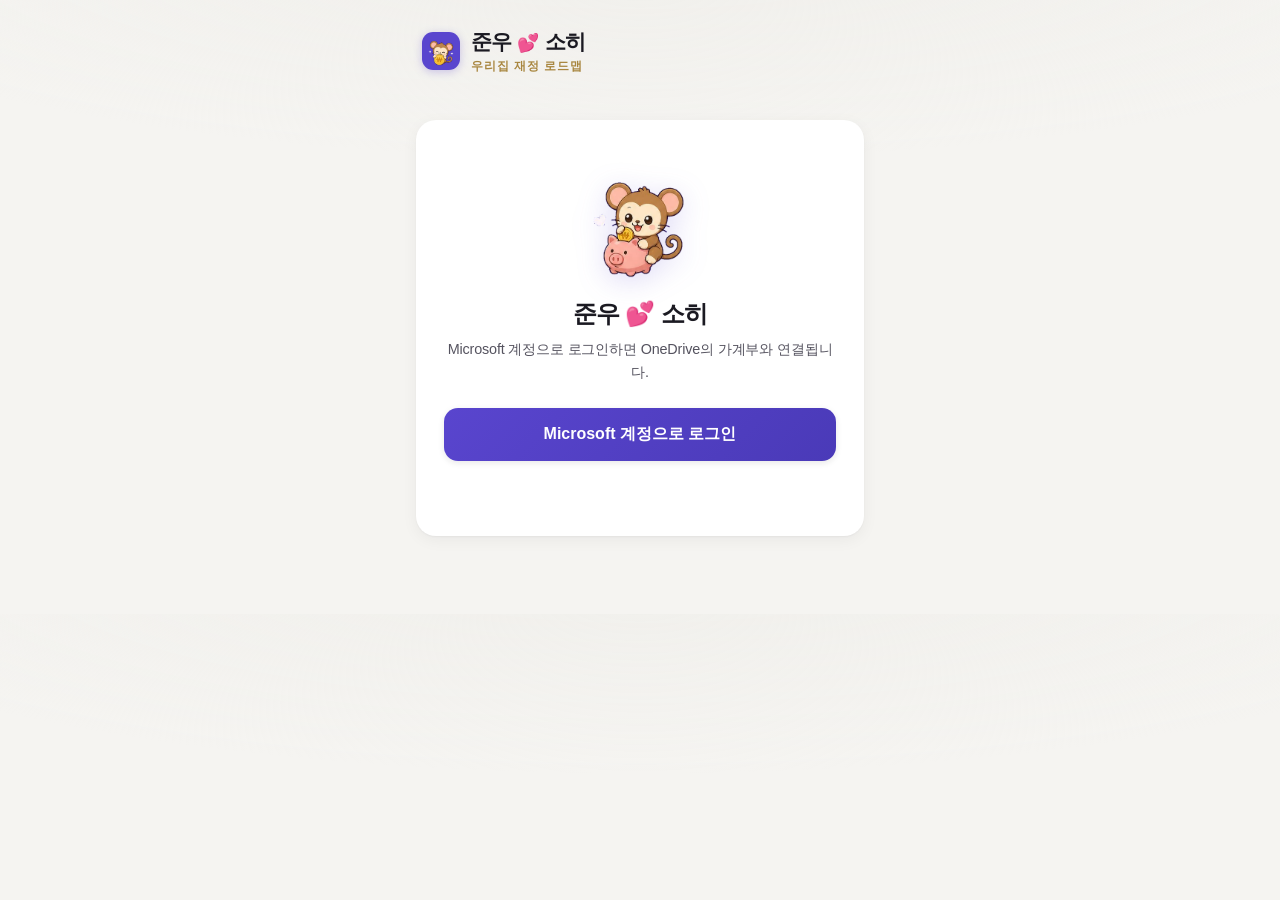
==== commit 5808a492: "Add files via upload" ====
--- a/index.html
+++ b/index.html
@@ -72,6 +72,13 @@
         고정비 한번에 입력
       </button>
 
+      <div id="quickBox" class="quick-box" hidden>
+        <div class="quick-head">
+          <span class="quick-title">자주 쓰는 항목</span>
+        </div>
+        <div id="quickChips" class="quick-chips"></div>
+      </div>
+
       <form id="entryForm" class="card">
         <p id="editBanner" class="edit-banner" hidden></p>
 
--- a/styles.css
+++ b/styles.css
@@ -77,6 +77,10 @@
 
 * { box-sizing: border-box; }
 
+/* hidden 속성은 어떤 클래스 스타일보다 우선합니다.
+   (.sheet{display:flex} 같은 규칙이 [hidden]을 덮어쓰는 것을 막습니다) */
+[hidden] { display: none !important; }
+
 body {
   margin: 0;
   font-family: "Pretendard", -apple-system, BlinkMacSystemFont, "Segoe UI", Roboto, "Malgun Gothic", sans-serif;
@@ -1480,3 +1484,81 @@
 }
 
 .sheet-submit:disabled { opacity: 0.4; cursor: default; box-shadow: none; }
+
+/* ═══════════════════════════════════════════════════════════
+   자주 쓰는 항목 (빠른 입력)
+   ═══════════════════════════════════════════════════════════ */
+.quick-box {
+  margin-bottom: 14px;
+}
+
+.quick-head {
+  display: flex;
+  align-items: center;
+  padding: 0 4px 8px;
+}
+
+.quick-title {
+  font-size: 0.76rem;
+  font-weight: 700;
+  letter-spacing: 0.02em;
+  color: var(--ink-3);
+}
+
+/* 가로 스크롤 — 칩이 많아도 한 줄 유지 */
+.quick-chips {
+  display: flex;
+  gap: 8px;
+  overflow-x: auto;
+  padding: 2px 4px 6px;
+  scrollbar-width: none;
+  -webkit-overflow-scrolling: touch;
+}
+
+.quick-chips::-webkit-scrollbar { display: none; }
+
+.quick-chip {
+  flex: 0 0 auto;
+  display: flex;
+  flex-direction: column;
+  align-items: flex-start;
+  gap: 1px;
+  padding: 10px 14px;
+  font-family: inherit;
+  text-align: left;
+  border: 1.5px solid var(--line);
+  border-radius: 12px;
+  background: var(--card);
+  cursor: pointer;
+  transition: all 0.16s ease;
+  box-shadow: var(--shadow-card);
+}
+
+.qc-name {
+  font-size: 0.86rem;
+  font-weight: 700;
+  letter-spacing: -0.02em;
+  color: var(--ink);
+  white-space: nowrap;
+}
+
+.qc-sub {
+  font-size: 0.68rem;
+  font-weight: 600;
+  color: var(--ink-3);
+  white-space: nowrap;
+}
+
+.quick-chip:hover {
+  border-color: var(--violet);
+}
+
+.quick-chip:active { transform: scale(0.97); }
+
+.quick-chip.is-picked {
+  border-color: var(--violet);
+  background: var(--violet-soft);
+}
+
+.quick-chip.is-picked .qc-name { color: var(--violet); }
+.quick-chip.is-picked .qc-sub { color: var(--violet); opacity: 0.75; }
